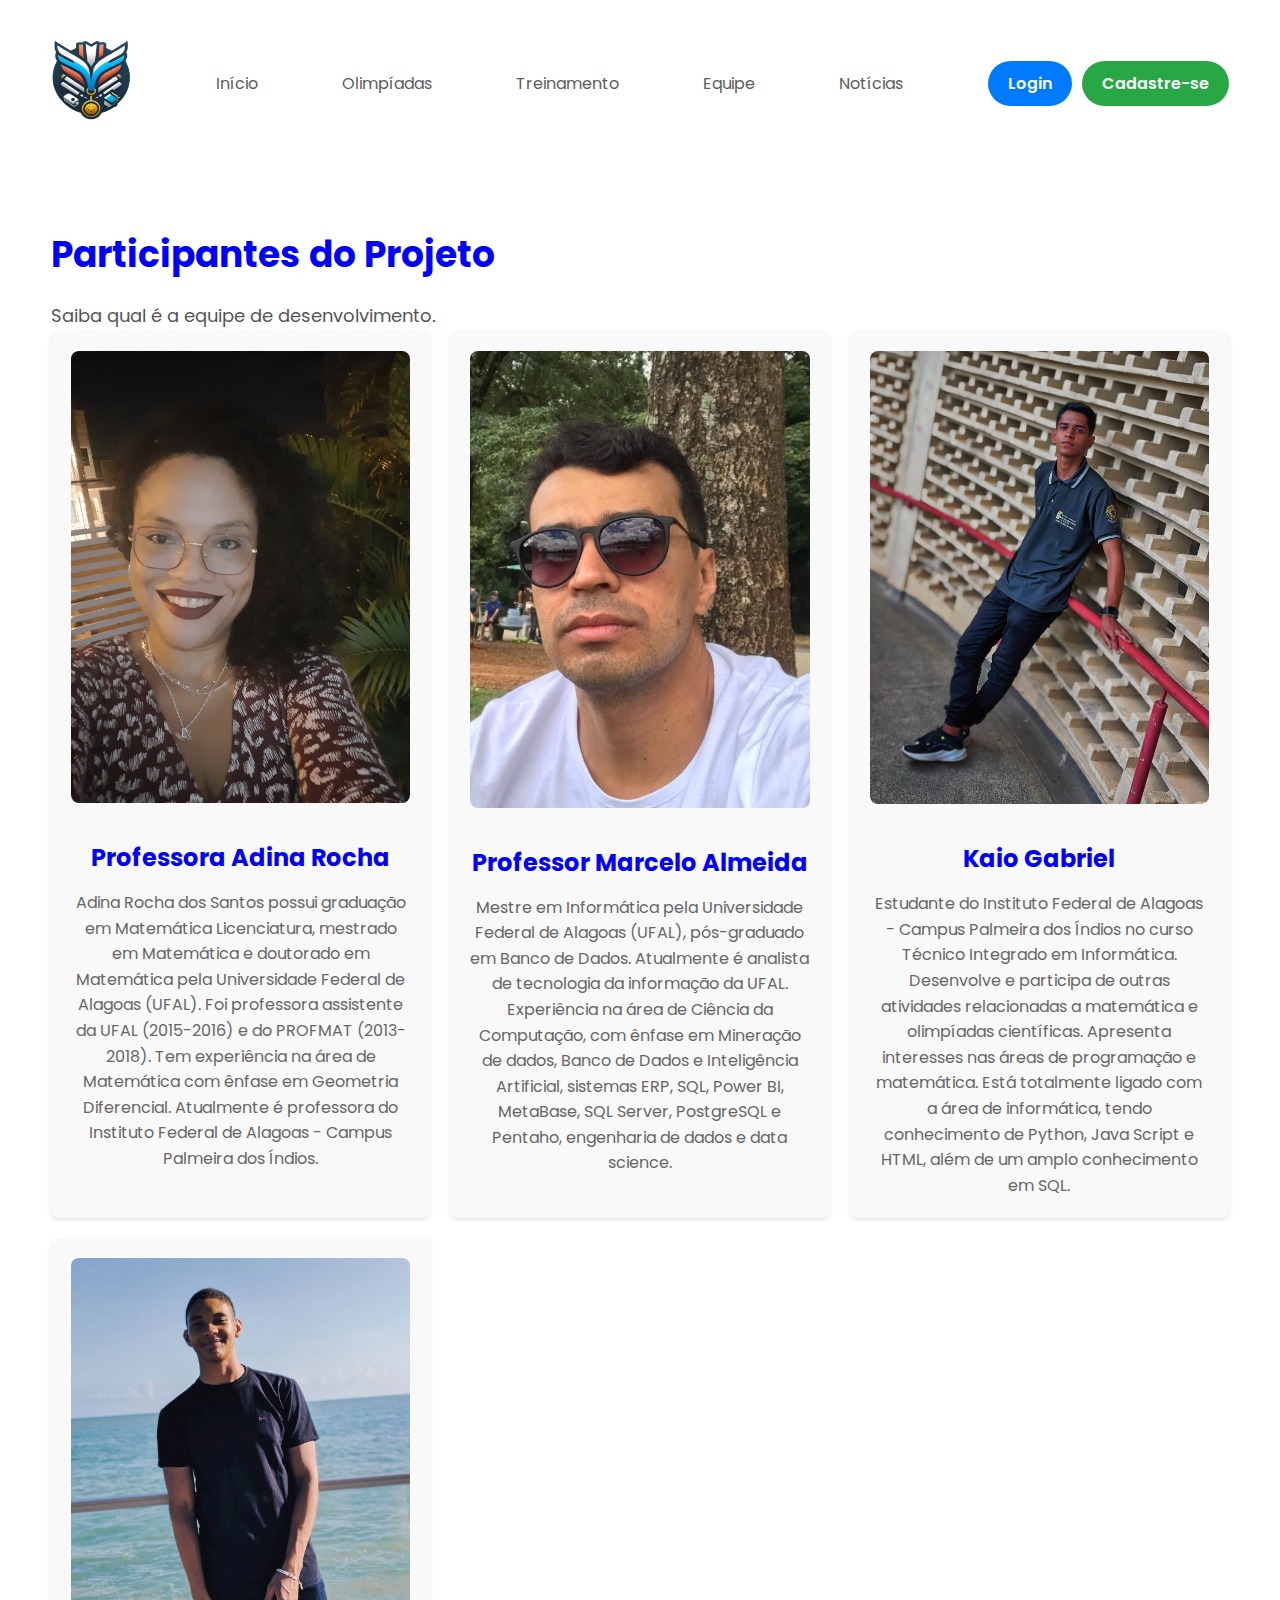
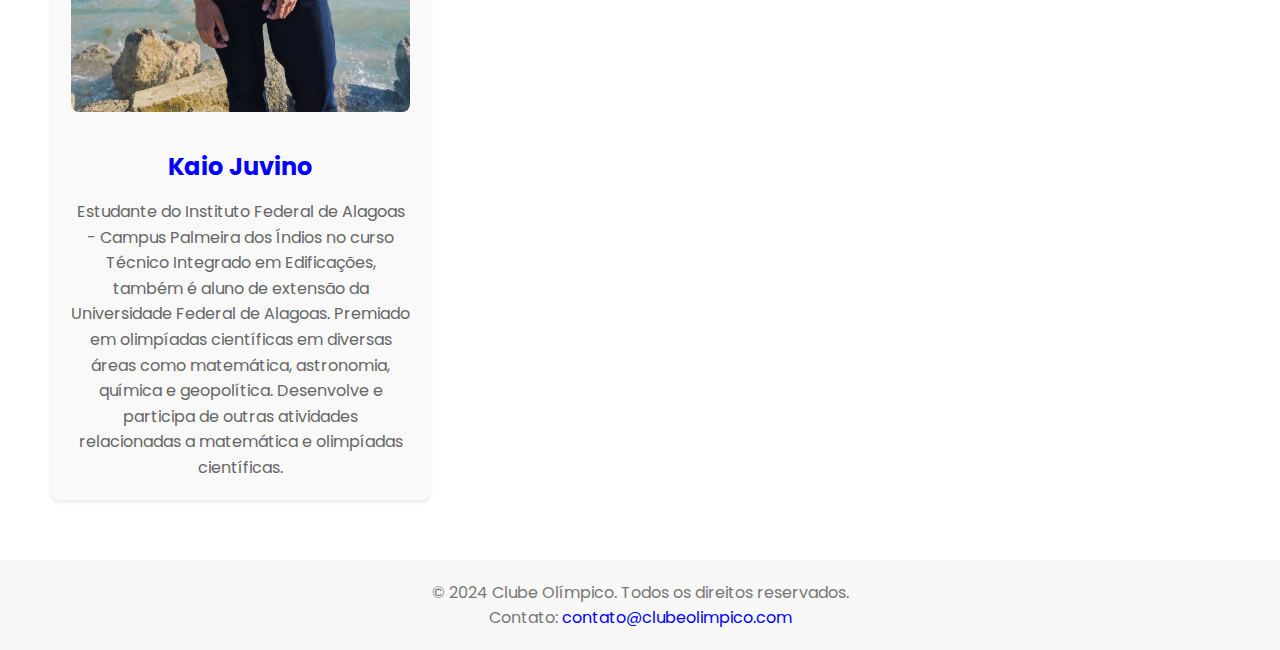
==== equipe.html @ 2959ad79 "Add files via upload" ====
<!DOCTYPE html>
<html lang="pt-br">
<head>
    <meta charset="UTF-8">
    <meta http-equiv="X-UA-Compatible" content="IE=edge">
    <meta name="viewport" content="width=device-width, initial-scale=1.0">
    <!-- GOOGLE FONTES -->
    <link rel="preconnect" href="https://fonts.googleapis.com">
    <link rel="preconnect" href="https://fonts.gstatic.com" crossorigin>
    <link href="https://fonts.googleapis.com/css2?family=Poppins:wght@100;200;300;400;500;600;700;800;900&display=swap" rel="stylesheet">
    <!-- FIM GOOGLE FONTES -->
    <link rel="stylesheet" href="style.css">
    <title>Olimpíadas Científicas</title>
</head>
<body>
    <header>
        <div class="interface">
            <div class="logo">
                <a href="index.html">
                    <img src="logo_clube_olímpico-removebg-preview.png" alt="Logo do Clube Olímpico" height="80" width="80">
                </a>
            </div><!-- logo -->
            <nav class="menu-desktop">
                <ul>
                    <li><a href="index.html">Início</a></li>
                    <li><a href="olimpiadas.html">Olimpíadas</a></li>
                    <li><a href="treinamento.html">Treinamento</a></li>
                    <li><a href="equipe.html">Equipe</a></li>
                    <li><a href="noticias.html">Notícias</a></li>
                </ul>
            </nav>
            <div class="btn-login-signup">
                <a href="login.html">
                    <button class="login">Login</button>
                </a>
                <a href="cadastro.html">
                    <button class="signup">Cadastre-se</button>
                </a>
            </div>
        </div><!-- interface -->
    </header>
    <main>
        <section class="olimpiadas">
            <div class="interface">
                <h2>Participantes do Projeto</h2>
                <p>Saiba qual é a equipe de desenvolvimento.</p>
                <div class="lista-olimpiadas">
                    <div class="olimpiada">
                        <img src="foto_professora_adina.jpg" alt="foto_professora_adina">
                        <h3>Professora Adina Rocha</h3>
                        <p>Adina Rocha dos Santos possui graduação em Matemática Licenciatura, mestrado em Matemática e doutorado em Matemática pela Universidade Federal de Alagoas (UFAL). Foi professora assistente da UFAL (2015-2016) e do PROFMAT (2013-2018). Tem experiência na área de Matemática com ênfase em Geometria Diferencial. Atualmente é professora do Instituto Federal de Alagoas - Campus Palmeira dos Índios. </p>
                    </div>
                    <div class="olimpiada">
                        <img src="foto_professor_marcelo.jpg" alt="foto_professor_marcelo">
                        <h3>Professor Marcelo Almeida</h3>
                        <p>Mestre em Informática pela Universidade Federal de Alagoas (UFAL), pós-graduado em Banco de Dados. Atualmente é analista de tecnologia da informação da UFAL. Experiência na área de Ciência da Computação, com ênfase em Mineração de dados, Banco de Dados e Inteligência Artificial, sistemas ERP, SQL, Power BI, MetaBase, SQL Server, PostgreSQL e Pentaho, engenharia de dados e data science. </p>
                    </div>
                    <div class="olimpiada">
                        <img src="foto_kaio_gabriel.jpg" alt="Foto: Kaio Gabriel">
                        <h3>Kaio Gabriel</h3>
                        <p>Estudante do Instituto Federal de Alagoas - Campus Palmeira dos Índios no curso Técnico Integrado em Informática. Desenvolve e participa de outras atividades relacionadas a matemática e olimpíadas científicas. Apresenta interesses nas áreas de programação e matemática. Está totalmente ligado com a área de informática, tendo conhecimento de Python, Java Script e HTML, além de um amplo conhecimento em SQL.</p>
                    </div>
                    <div class="olimpiada">
                        <img src="foto_kaio_juvino.jpg" alt="Foto: Kaio Juvino">
                        <h3>Kaio Juvino</h3>
                        <p>Estudante do Instituto Federal de Alagoas - Campus Palmeira dos Índios no curso Técnico Integrado em Edificações, também é aluno de extensão da Universidade Federal de Alagoas. Premiado em olimpíadas científicas em diversas áreas como matemática, astronomia, química e geopolítica. Desenvolve e participa de outras atividades relacionadas a matemática e olimpíadas científicas.</p>
                    
                </div><!-- lista-participantes -->
            </div><!-- interface -->
        </section><!-- participantes-->
    </main>
    <footer>
        <div class="interface">
            <div class="footer-info">
                <p>&copy; 2024 Clube Olímpico. Todos os direitos reservados.</p>
                <p>Contato: <a href="mailto:contato@clubeolimpico.com">contato@clubeolimpico.com</a></p>
            </div>
        </div><!-- interface -->
    </footer>
</body>
</html>
---- style.css ----
/* ESTILO GERAL */
* {
  margin: 0;
  padding: 0;
  box-sizing: border-box;
  font-family: 'Poppins', sans-serif;
}

body {
  background-color: #fff;
  height: 100vh;
}

.interface {
  max-width: 1280px;
  margin: 0 auto;
}

.flex {
  display: flex;
}

.btn-contato button {
  color: #fff;
  padding: 10px 40px;
  font-size: 18px;
  font-weight: 600;
  background-color: blue;
  border: 0;
  border-radius: 30px;
  cursor: pointer;
  transition: 0.2s;
}

.btn-contato button:hover {
  box-shadow: 0 0 8px rgb(0, 4, 255);
  transform: scale(1.05);
}
/* Estilo dos Botões de Login e Sign Up */
.btn-login-signup {
  display: flex;
  gap: 10px;
}

.btn-login-signup a {
  text-decoration: none;
}

.btn-login-signup button {
  padding: 10px 20px;
  font-size: 16px;
  font-weight: 600;
  border: none;
  border-radius: 30px;
  cursor: pointer;
  transition: 0.2s;
}

.btn-login-signup .login {
  background-color: #007BFF;
  color: #fff;
}

.btn-login-signup .signup {
  background-color: #28A745;
  color: #fff;
}

.btn-login-signup button:hover {
  opacity: 0.9;
  transform: scale(1.05);
}

/* Estilo das Abas de Notícias */
.news-tabs {
  display: flex;
  gap: 10px;
  margin-bottom: 20px;
}

.tab-button {
  padding: 10px 20px;
  font-size: 16px;
  font-weight: 600;
  border: none;
  border-radius: 30px;
  cursor: pointer;
  background-color: #f8f9fa;
  color: #333;
  transition: 0.2s;
}

.tab-button:hover {
  opacity: 0.9;
  transform: scale(1.05);
}

.tab-content {
  display: none;
}

.tab-content.active {
  display: block;
}



/* ESTILO DO CABEÇALHO */
header {
  padding: 40px 4%;
}

header > .interface {
  display: flex;
  align-items: center;
  justify-content: space-between;
}

header a {
  color: #5c5c5c;
  text-decoration: none;
  display: inline-block;
  transition: 0.2s;
}

header a:hover {
  color: #000;
  transform: scale(1.05);
}

header nav ul {
  list-style-type: none;
}

header nav ul li {
  display: inline-block;
  padding: 0 40px;
}

/* ESTILO DO TOPO DO SITE */
section.topo-do-site {
  padding: 40px 4%;
}

section.topo-do-site .flex {
  align-items: center;
  justify-content: center;
  gap: 90px;
}

.topo-do-site h1 {
  color: blue;
  font-weight: bold;
  font-size: 42px;
  line-height: 40px;
}

.topo-do-site .txt-topo-site h1 span {
  color: #fff;
  font-size: 84px;
}

.topo-do-site .txt-topo-site p {
  color: rgb(55, 16, 163);
  margin: 40px 0;
}

.topo-do-site .img-topo-site img {
  position: relative;
  animation: flutuar 2s ease-in-out infinite alternate;
}

@keyframes flutuar {
  0% {
    top: 0;
  }
  100% {
    top: 30px;
  }
}

/* ESTILO DAS SEÇÕES */
section {
  padding: 60px 4%;
}

section h2 {
  color: blue;
  font-weight: bold;
  font-size: 36px;
  margin-bottom: 20px;
}

section p {
  font-size: 18px;
  line-height: 1.6;
  color: #555;
}

/* ESTILO DO RODAPÉ */
footer {
  background-color: #f8f8f8;
  padding: 20px 4%;
  text-align: center;
}

footer .footer-info {
  color: #777;
}

footer .footer-info a {
  color: blue;
  text-decoration: none;
  transition: 0.2s;
}

footer .footer-info a:hover {
  text-decoration: underline;
}
/* ESTILO GERAL */
* {
  margin: 0;
  padding: 0;
  box-sizing: border-box;
  font-family: 'Poppins', sans-serif;
}

body {
  background-color: #fff;
  height: 100vh;
}

.interface {
  max-width: 1280px;
  margin: 0 auto;
}

.flex {
  display: flex;
}

.btn-contato button {
  color: #fff;
  padding: 10px 40px;
  font-size: 18px;
  font-weight: 600;
  background-color: blue;
  border: 0;
  border-radius: 30px;
  cursor: pointer;
  transition: 0.2s;
}

.btn-contato button:hover {
  box-shadow: 0 0 8px rgb(54, 54, 228);
  transform: scale(1.05);
}

/* ESTILO DO CABEÇALHO */
header {
  padding: 40px 4%;
}

header > .interface {
  display: flex;
  align-items: center;
  justify-content: space-between;
}

header a {
  color: #5c5c5c;
  text-decoration: none;
  display: inline-block;
  transition: 0.2s;
}

header a:hover {
  color: #000;
  transform: scale(1.05);
}

header nav ul {
  list-style-type: none;
}

header nav ul li {
  display: inline-block;
  padding: 0 40px;
}

/* ESTILO DO TOPO DO SITE */
section.topo-do-site {
  padding: 40px 4%;
}

section.topo-do-site .flex {
  align-items: center;
  justify-content: center;
  gap: 90px;
}

.topo-do-site h1 {
  color: blue;
  font-size: 42px;
  line-height: 40px;
}

.topo-do-site .txt-topo-site h1 span {
  color: #fff;
  font-size: 84px;
}

.topo-do-site .txt-topo-site p {
  color: blue;
  margin: 40px 0;
}

.topo-do-site .img-topo-site img {
  position: relative;
  animation: flutuar 2s ease-in-out infinite alternate;
}

@keyframes flutuar {
  0% {
    top: 0;
  }
  100% {
    top: 30px;
  }
}

/* ESTILO DAS SEÇÕES */
section {
  padding: 60px 4%;
}

section h2 {
  color: blue;
  font-size: 36px;
  margin-bottom: 20px;
}

section p {
  font-size: 18px;
  line-height: 1.6;
  color: #555;
}

/* ESTILO DAS OLIMPÍADAS */
section.olimpiadas {
  padding: 60px 4%;
}

.lista-olimpiadas {
  display: grid;
  grid-template-columns: repeat(auto-fill, minmax(280px, 1fr));
  gap: 20px;
}

.lista-olimpiadas .olimpiada {
  background: #f9f9f9;
  border-radius: 8px;
  padding: 20px;
  box-shadow: 0 2px 4px rgba(0, 0, 0, 0.1);
  text-align: center;
}

.lista-olimpiadas .olimpiada img {
  max-width: 100%;
  border-radius: 8px;
  margin-bottom: 15px;
}

.lista-olimpiadas .olimpiada h3 {
  color: blue;
  font-size: 24px;
  margin: 15px 0;
}

.lista-olimpiadas .olimpiada p {
  font-size: 16px;
  color: #666;
}

/* ESTILO DO RODAPÉ */
footer {
  background-color: #f8f8f8;
  padding: 20px 4%;
  text-align: center;
}

footer .footer-info {
  color: #777;
}

footer .footer-info a {
  color: blue;
  text-decoration: none;
  transition: 0.2s;
}

footer .footer-info a:hover {
  text-decoration: underline;
}

/* Estilo dos Botões de Login e Sign Up */
.btn-site-olimpiada {
  display: flex;
  gap: 10px;
}

.btn-site-olimpiada a {
  text-decoration: none;
}

.btn-site-olimpiada button {
  padding: 10px 20px;
  font-size: 16px;
  font-weight: 600;
  border: none;
  border-radius: 30px;
  cursor: pointer;
  transition: 0.2s;
}

.btn-site-olimpiada .login {
  background-color: #007BFF;
  color: #fff;
}

.btn-site-olimpiada .signup {
  background-color: #28A745;
  color: #fff;
}

.btn-site-olimpiada button:hover {
  opacity: 0.9;
  transform: scale(1.05);
}
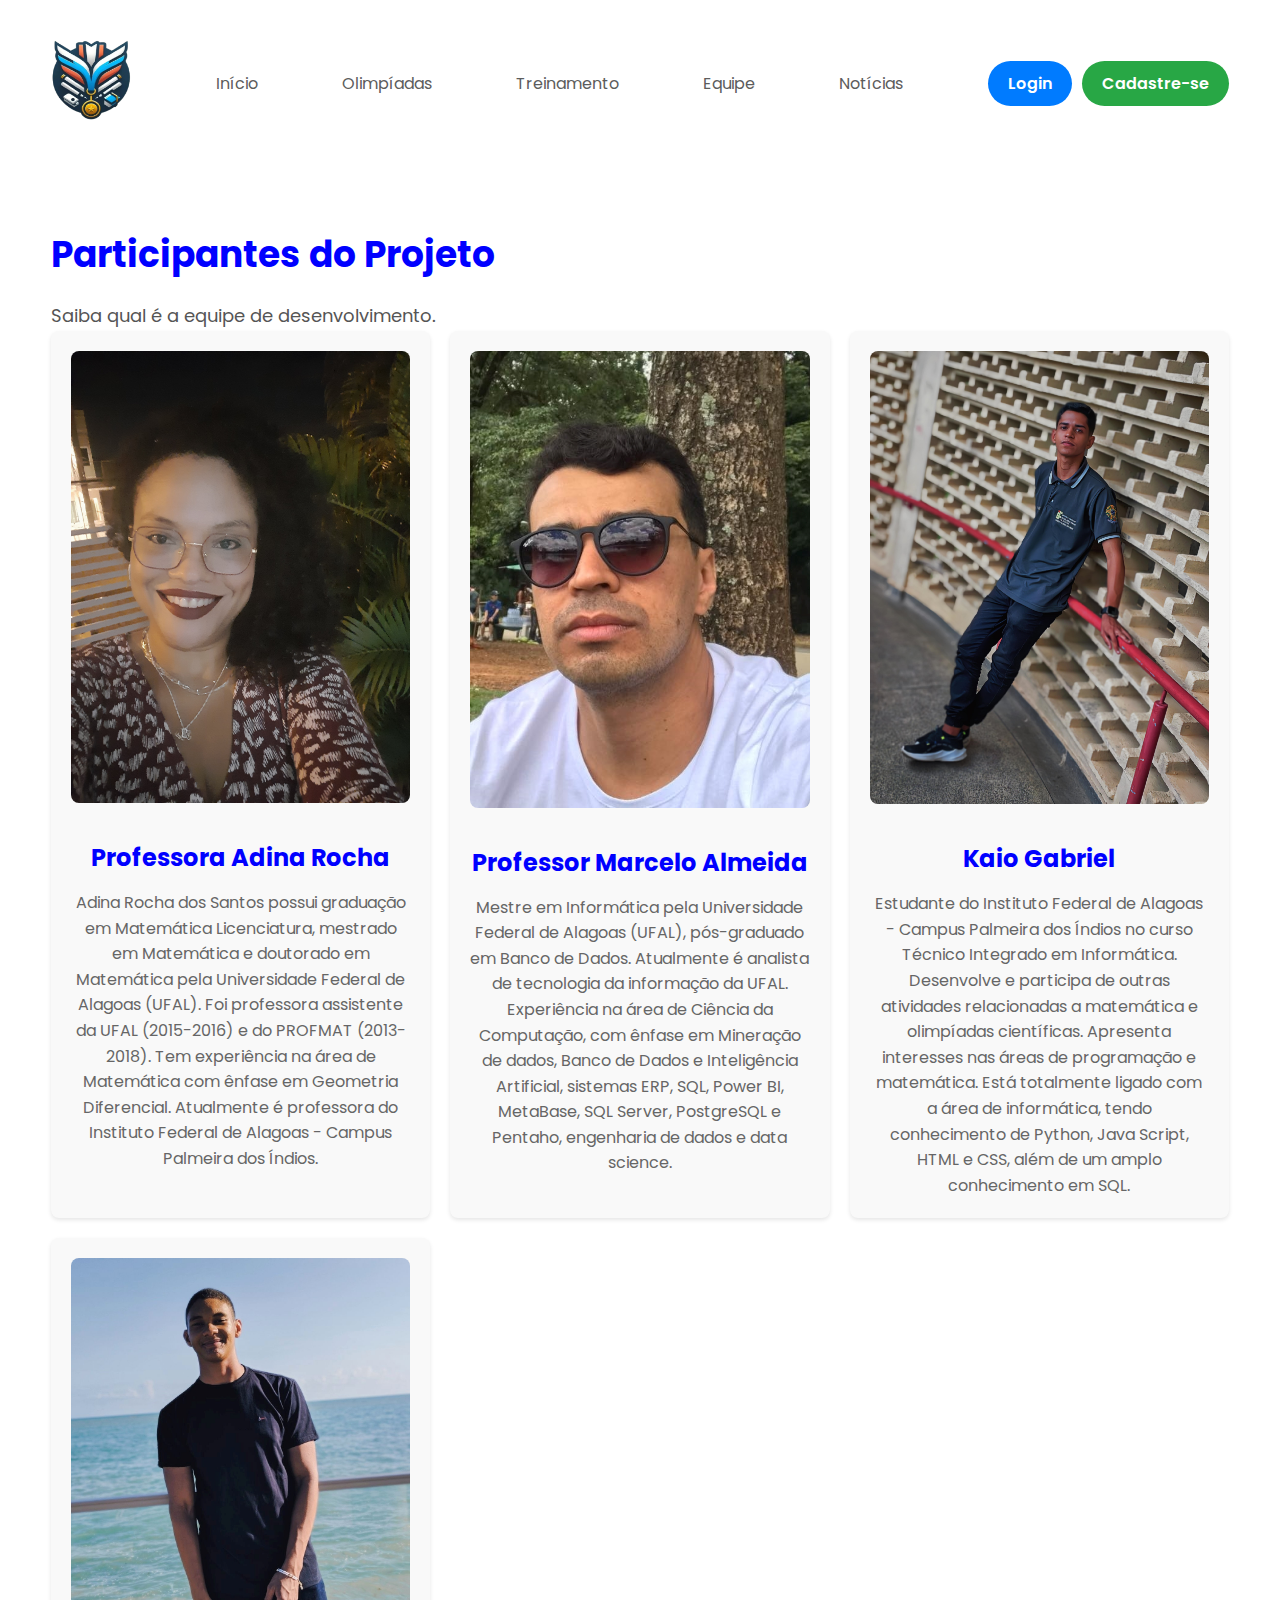
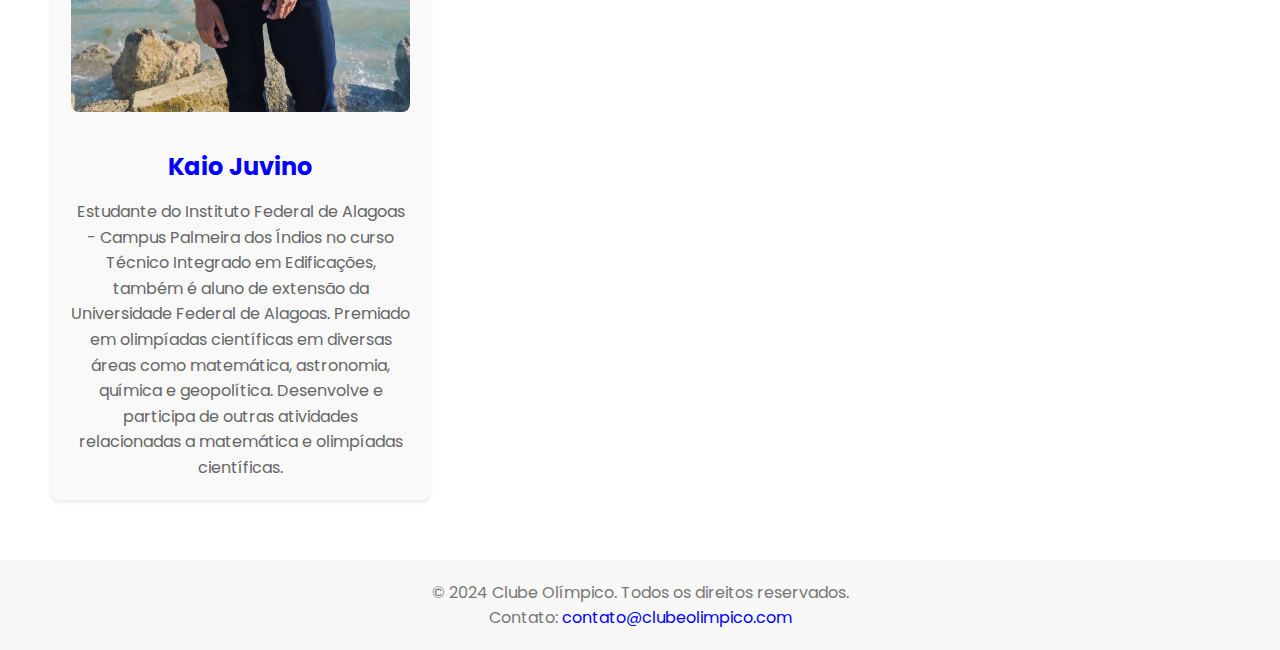
==== commit f4f20450: "Update equipe.html" ====
--- a/equipe.html
+++ b/equipe.html
@@ -58,7 +58,7 @@
                     <div class="olimpiada">
                         <img src="foto_kaio_gabriel.jpg" alt="Foto: Kaio Gabriel">
                         <h3>Kaio Gabriel</h3>
-                        <p>Estudante do Instituto Federal de Alagoas - Campus Palmeira dos Índios no curso Técnico Integrado em Informática. Desenvolve e participa de outras atividades relacionadas a matemática e olimpíadas científicas. Apresenta interesses nas áreas de programação e matemática. Está totalmente ligado com a área de informática, tendo conhecimento de Python, Java Script e HTML, além de um amplo conhecimento em SQL.</p>
+                        <p>Estudante do Instituto Federal de Alagoas - Campus Palmeira dos Índios no curso Técnico Integrado em Informática. Desenvolve e participa de outras atividades relacionadas a matemática e olimpíadas científicas. Apresenta interesses nas áreas de programação e matemática. Está totalmente ligado com a área de informática, tendo conhecimento de Python, Java Script, HTML e CSS, além de um amplo conhecimento em SQL.</p>
                     </div>
                     <div class="olimpiada">
                         <img src="foto_kaio_juvino.jpg" alt="Foto: Kaio Juvino">
